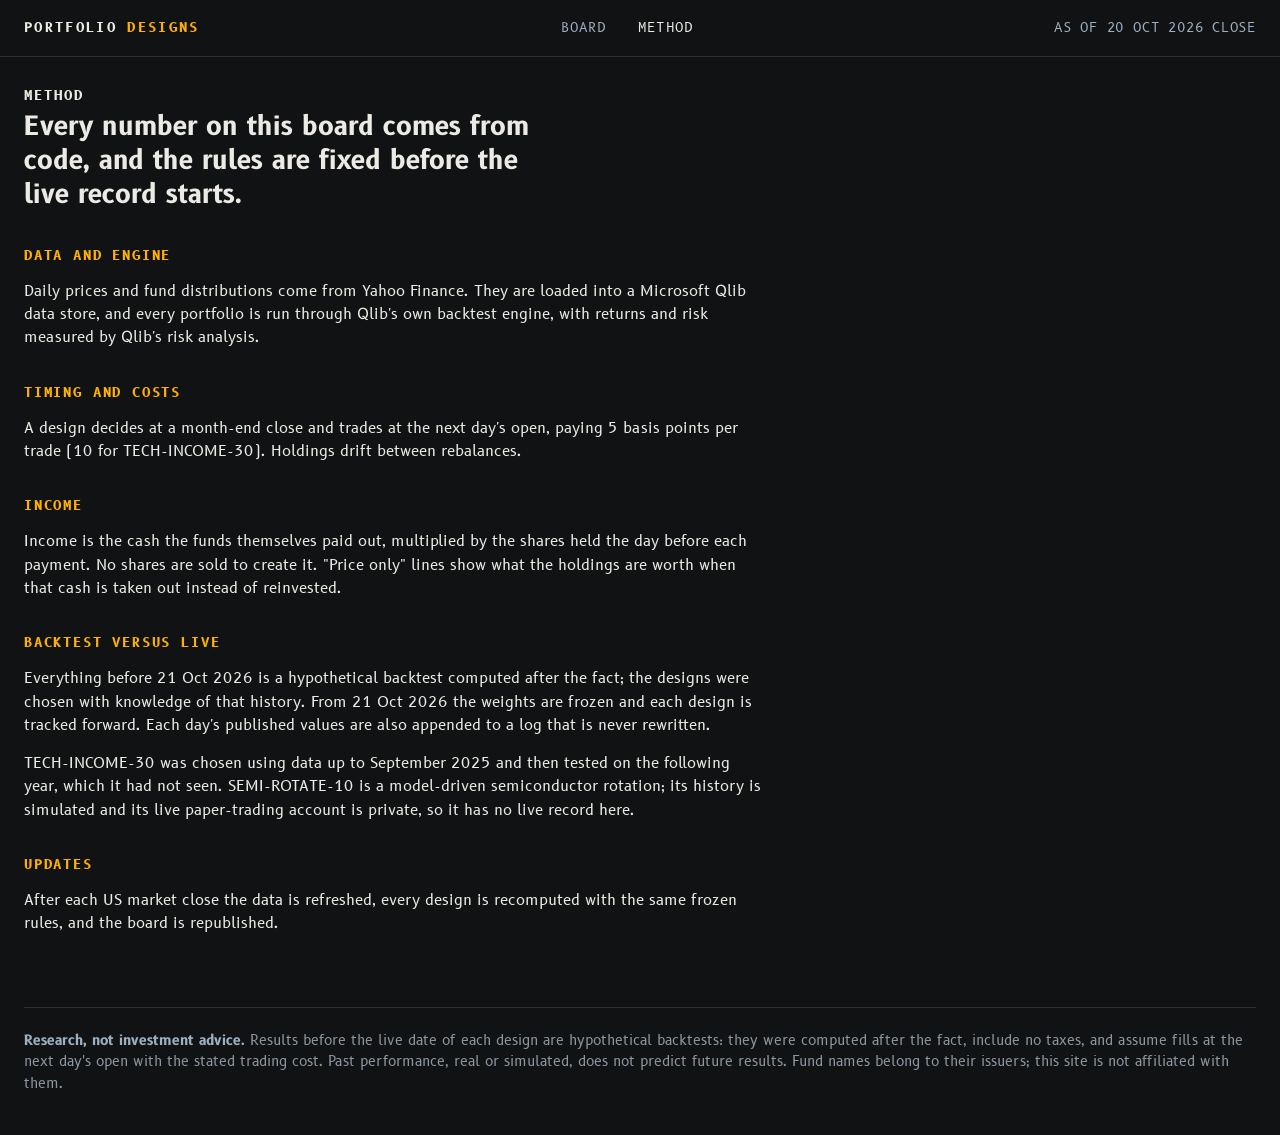
==== method.html @ 0da143ae "Publish portfolio design board (as of 20 Oct 2026 close) Co-Authored-By: Claude Opus 5.5 <noreply@an" ====
<!doctype html>
<html lang="en"><head><meta charset="utf-8"><meta name="viewport" content="width=device-width, initial-scale=1">
<title>Method — Portfolio Designs</title><meta name="description" content="How the portfolio designs are computed and tracked."><link rel="preconnect" href="https://fonts.googleapis.com"><link rel="preconnect" href="https://fonts.gstatic.com" crossorigin><link href="https://fonts.googleapis.com/css2?family=B612:wght@400;700&family=B612+Mono:wght@400;700&display=swap" rel="stylesheet">
<link rel="stylesheet" href="assets/board.css"></head>
<body>
<header class="top"><div class="wrap">
<a class="brand" href="index.html">Portfolio <b>Designs</b></a>
<nav class="nav" aria-label="Main"><a href="index.html">Board</a><a href="method.html" aria-current="page">Method</a></nav>
<div class="clock">AS OF 20 OCT 2026 CLOSE</div>
</div></header>
<main class="wrap">
<div class="method"><h1>Method</h1><p class="lead">Every number on this board comes from code, and the rules are fixed before the live record starts.</p>
<h2>Data and engine</h2>
<p>Daily prices and fund distributions come from Yahoo Finance. They are loaded into a Microsoft Qlib data store, and every portfolio is run through Qlib's own backtest engine, with returns and risk measured by Qlib's risk analysis.</p>
<h2>Timing and costs</h2>
<p>A design decides at a month-end close and trades at the next day's open, paying 5 basis points per trade (10 for TECH-INCOME-30). Holdings drift between rebalances.</p>
<h2>Income</h2>
<p>Income is the cash the funds themselves paid out, multiplied by the shares held the day before each payment. No shares are sold to create it. "Price only" lines show what the holdings are worth when that cash is taken out instead of reinvested.</p>
<h2>Backtest versus live</h2>
<p>Everything before 21 Oct 2026 is a hypothetical backtest computed after the fact; the designs were chosen with knowledge of that history. From 21 Oct 2026 the weights are frozen and each design is tracked forward. Each day's published values are also appended to a log that is never rewritten.</p>
<p>TECH-INCOME-30 was chosen using data up to September 2025 and then tested on the following year, which it had not seen. SEMI-ROTATE-10 is a model-driven semiconductor rotation; its history is simulated and its live paper-trading account is private, so it has no live record here.</p>
<h2>Updates</h2>
<p>After each US market close the data is refreshed, every design is recomputed with the same frozen rules, and the board is republished.</p>
</div>
<footer class="disc"><strong>Research, not investment advice.</strong> Results before the live date of each design are hypothetical backtests:
they were computed after the fact, include no taxes, and assume fills at the next day's open with the stated trading cost. Past
performance, real or simulated, does not predict future results. Fund names belong to their issuers; this site is not affiliated with them.</footer>
</main>
<script src="assets/board.js"></script>
</body></html>
---- assets/board.css ----
:root {
  --bg: #101214;
  --panel: #16181b;
  --cell: #2a2e33;
  --split: #050506;
  --rule: #2c3035;
  --amber: #ffb000;
  --white: #eceae4;
  --steel: #9db0c1;
  --dim: #8b96a0;
  --live: #ef5aae;
  --mono: "B612 Mono", ui-monospace, Menlo, monospace;
  --sans: "B612", system-ui, sans-serif;
  color-scheme: dark;
}
* { box-sizing: border-box; }
html { -webkit-text-size-adjust: 100%; }
body { margin: 0; background: var(--bg); color: var(--white); font: 15px/1.55 var(--sans); }
a { color: inherit; }
a:focus-visible, button:focus-visible { outline: 2px solid var(--amber); outline-offset: 3px; }
.wrap { max-width: 1280px; margin: 0 auto; padding: 0 24px; }
.lbl, .board th, .facts dt, .manifest th, .notes .k, .sect h2, .crumb, .boardhead {
  font: 12px/1.4 var(--mono); letter-spacing: .12em; text-transform: uppercase; color: var(--dim);
}
/* figures in running text use the proportional cockpit face (B612 Mono gives every "." a full cell) */
.fig { font-family: var(--sans); font-variant-numeric: tabular-nums; white-space: nowrap; }

/* top bar */
.top { border-bottom: 1px solid var(--rule); }
.top .wrap { display: flex; align-items: center; justify-content: space-between; height: 56px; gap: 16px; }
.brand { font: 700 13px/1 var(--mono); letter-spacing: .18em; text-transform: uppercase; text-decoration: none; }
.brand b { color: var(--amber); }
.nav { display: flex; gap: 8px; font: 13px/1 var(--mono); letter-spacing: .08em; text-transform: uppercase; }
.nav a { text-decoration: none; color: var(--steel); padding: 15px 12px; }
.nav a[aria-current="page"], .nav a:hover { color: var(--white); }
.clock { font: 13px/1 var(--mono); color: var(--steel); letter-spacing: .06em; white-space: nowrap; }

/* split-flap cells */
.flaps { display: inline-flex; gap: 3px; vertical-align: middle; }
.fc {
  position: relative; display: inline-block; width: 1.12em; padding: .16em 0; text-align: center;
  background: var(--cell); color: var(--amber); font-family: var(--mono); font-weight: 700; line-height: 1.1;
  border-radius: 2px; overflow: hidden;
}
.fc::after { content: ""; position: absolute; left: 0; right: 0; top: 50%; height: 1px; background: var(--split); }
.fc.sp { background: transparent; width: .55em; }
.fc.sp::after { display: none; }
.fc.blank { background: var(--cell); opacity: .55; }
.flaps.steel .fc { color: var(--steel); }
.flaps.live .fc { color: var(--live); }
.flaps.white .fc { color: var(--white); }
.flaps.hero { font-size: clamp(54px, 8.6vw, 112px); gap: 5px; }
.flaps.code { font-size: 20px; gap: 2px; }
.flaps.pagecode { font-size: 26px; }
.flaps.row { font-size: 18px; gap: 2px; }
.flaps.fig { font-size: 22px; gap: 2px; }
.flaps.stat { font-size: 13px; gap: 2px; }
.flaps.tick { font-size: 17px; gap: 2px; }
@media (prefers-reduced-motion: no-preference) {
  /* starts and ends on the readable state, so a paused or skipped animation never hides text */
  .flip .fc { animation: flip .42s ease-in-out none; animation-delay: calc(var(--i) * 30ms); }
  @keyframes flip { 0% { transform: none; } 48% { transform: rotateX(88deg); } 52% { transform: rotateX(-88deg); } 100% { transform: none; } }
}

/* home */
.boardhead { display: block; padding: 30px 0 16px; }
.boardhead h1 { margin: 0; font: 700 15px/1.4 var(--mono); letter-spacing: .16em; color: var(--white); }
.boardhead p { margin: 10px 0 0; font: 15px/1.5 var(--sans); letter-spacing: 0; text-transform: none; color: var(--steel); max-width: 70ch; }
.board { width: 100%; border-collapse: collapse; table-layout: fixed; background: var(--panel); border: 1px solid var(--rule); }
.board col.c1 { width: 42%; } .board col.c2 { width: 13.5%; } .board col.c3 { width: 13.5%; } .board col.c4 { width: 16%; } .board col.c5 { width: 15%; }
.board th.r, .board td.numc { text-align: right; }
.board td.statline { display: none; }
.board th { text-align: left; padding: 14px 16px 12px; font-weight: 400; border-bottom: 1px solid var(--rule); }
.board td { padding: 16px; vertical-align: middle; border-top: 1px solid var(--rule); }
.board tr.row { cursor: pointer; }
.board tr.row:hover td { background: #1c1f23; }
.board .route { color: var(--white); line-height: 1.45; margin-top: 10px; font-size: 14px; }
.board .route small { display: block; color: var(--steel); font-size: 14px; margin-top: 2px; }
.board .route small.bt { color: var(--dim); }
.board .svc > a { text-decoration: none; display: inline-block; }
.fig.big { font-size: 19px; font-weight: 700; color: var(--white); display: block; }
.vs { display: block; color: var(--steel); font-size: 14px; }
.board td .vs { margin-top: 8px; }
.livemark { display: block; margin-top: 6px; font: 700 12px/1.4 var(--mono); letter-spacing: .12em; text-transform: uppercase; color: var(--steel); }
.livemark.on { color: var(--live); }
.status { font: 700 12px/1.3 var(--mono); letter-spacing: .12em; text-transform: uppercase; white-space: nowrap; color: var(--steel); }
.status small { display: block; font: 12px/1.4 var(--sans); letter-spacing: 0; text-transform: none; color: var(--dim); font-weight: 400; margin-top: 3px; }
.status.live { color: var(--live); }
.lamp { display: inline-block; width: 8px; height: 8px; border-radius: 50%; background: var(--live); margin-right: 8px; vertical-align: 1px; }
.note { color: var(--dim); font-size: 14px; margin: 14px 0 0; max-width: 100ch; }

/* design page */
.crumb { padding: 28px 0 0; }
.crumb a { text-decoration: none; color: var(--steel); }
.hdr { padding: 18px 0 22px; border-bottom: 1px solid var(--rule); }
.hdr .theme { margin: 16px 0 6px; }
.hdr h1 { margin: 0; font: 700 19px/1.35 var(--sans); max-width: 60ch; color: var(--white); }
.head { display: grid; grid-template-columns: repeat(5, 1fr); gap: 24px; padding: 26px 0 28px; border-bottom: 1px solid var(--rule); align-items: end; }
.board2 { grid-column: 4 / span 2; display: grid; gap: 22px; padding-left: 20px; border-left: 1px solid var(--rule); align-self: end; }
.board2 .lbl { display: block; margin-bottom: 8px; }
.board2 .vs { margin-top: 6px; }
.meta { display: flex; flex-wrap: wrap; gap: 8px 36px; margin: 0; padding: 14px 0; border-bottom: 1px solid var(--rule);
  font: 12px/1.5 var(--mono); letter-spacing: .1em; text-transform: uppercase; color: var(--dim); }
.meta b { font: 15px/1.5 var(--sans); letter-spacing: 0; text-transform: none; color: var(--white); margin-left: 8px; font-weight: 400; }
.head .now { grid-column: 1 / span 3; }
.head .now .lbl { margin-bottom: 12px; }
.up { color: var(--white); }
.down { color: var(--steel); }
.facts { display: grid; grid-template-columns: repeat(5, 1fr); border-bottom: 1px solid var(--rule); margin: 0; }
.facts div { padding: 18px 16px 18px 0; }
.facts div + div { padding-left: 16px; border-left: 1px solid var(--rule); }
.facts dt { margin-bottom: 8px; }
.facts dd { margin: 0; font: 700 26px/1.1 var(--sans); color: var(--white); font-variant-numeric: tabular-nums; }
.facts dd small { display: block; font: 14px/1.4 var(--sans); color: var(--steel); font-weight: 400; margin-top: 6px; }
.sect { padding: 36px 0 6px; }
.sect h2 { margin: 0 0 4px; color: var(--white); font-weight: 700; }
.sect .sub { margin: 0 0 14px; color: var(--steel); font-size: 14px; max-width: 82ch; }
.chartbox { position: relative; background: var(--panel); border: 1px solid var(--rule); }
.chartbox svg { display: block; width: 100%; height: auto; }
.ranges { display: flex; gap: 6px; margin: 0 0 10px; }
.ranges button { font: 13px/1 var(--mono); letter-spacing: .1em; background: transparent; color: var(--steel); border: 0;
  border-bottom: 2px solid transparent; padding: 15px 14px 13px; cursor: pointer; min-width: 52px; }
.ranges button[aria-pressed="true"] { color: var(--white); border-bottom-color: var(--amber); }
.readout { position: absolute; top: 10px; left: 12px; font: 13px/1.6 var(--sans); color: var(--white); pointer-events: none;
  background: rgba(16,18,20,.94); border: 1px solid var(--rule); padding: 8px 10px; display: none; }
.readout b { color: var(--white); font-weight: 700; }
.readout i { color: var(--steel); font-style: normal; }
.cols { display: grid; grid-template-columns: repeat(5, 1fr); gap: 24px; }
.cols .wide { grid-column: span 3; }
.cols .side { grid-column: span 2; }
.manifest { width: 100%; border-collapse: collapse; font-size: 14px; }
.manifest th { text-align: left; padding: 0 10px 10px 0; font-weight: 400; }
.manifest td { padding: 12px 10px 12px 0; border-top: 1px solid var(--rule); vertical-align: top; }
.manifest td.w { font: 700 16px/1.3 var(--sans); color: var(--white); text-align: right; white-space: nowrap; }
.manifest td.t { font: 700 15px/1.3 var(--mono); white-space: nowrap; }
.manifest td .role { display: block; color: var(--steel); font-size: 13px; }
.notes p { margin: 0 0 16px; }
.notes .k { display: block; margin-bottom: 4px; }
.disc { margin: 48px 0 0; padding: 22px 0 40px; border-top: 1px solid var(--rule); color: var(--dim); font-size: 14px; }
.disc strong { color: var(--steel); }
.method { padding-bottom: 8px; }
.method h1 { font: 700 13px/1.4 var(--mono); letter-spacing: .16em; text-transform: uppercase; margin: 30px 0 6px; }
.method .lead { font: 700 26px/1.3 var(--sans); max-width: 30ch; margin: 0 0 8px; }
.method h2 { font: 700 13px/1.4 var(--mono); letter-spacing: .14em; text-transform: uppercase; margin: 34px 0 8px; color: var(--amber); }
.method p { max-width: 74ch; color: var(--white); }

/* phone */
@media (max-width: 760px) {
  .wrap { padding: 0 16px; }
  .top .wrap { height: auto; padding-top: 4px; padding-bottom: 10px; flex-wrap: wrap; row-gap: 0; }
  .nav { gap: 0; margin-right: -10px; }
  .nav a { padding: 15px 10px; }
  .brand { font-size: 12px; letter-spacing: .14em; }
  .clock { width: 100%; order: 3; font-size: 12px; }
  .sect .sub, .notes p, .manifest { font-size: 15px; }
  .boardhead { display: block; padding: 22px 0 12px; }
  .board thead, .board colgroup { display: none; }
  .board, .board tbody { display: block; }
  .board { border-left: 0; border-right: 0; background: transparent; }
  .board tr.row { display: grid; grid-template-columns: repeat(3, minmax(0, 1fr)); gap: 12px 10px; padding: 16px 0; border-top: 1px solid var(--rule); }
  .board td .vs { white-space: normal; }
  .board tr.row:first-child { border-top: 0; }
  .board td { display: block; padding: 0; border: 0; background: none !important; }
  .board td.numc { text-align: left; }
  .board td.numc .vs { display: none; }
  .board td.statuscell { grid-column: 1 / -1; }
  .board td.statline { display: block; grid-column: 1 / -1; color: var(--steel); font-size: 14px; }
  .flaps.fig { font-size: 14.5px; gap: 1px; }
  .board .route { font-size: 16px; }
  .board .route small { font-size: 14px; }
  .board2 { grid-column: auto; padding-left: 0; border-left: 0; grid-template-columns: 1fr 1fr; }
  .board td[data-label]::before { content: attr(data-label); display: block; font: 11px/1.4 var(--mono); letter-spacing: .12em;
    text-transform: uppercase; color: var(--dim); margin-bottom: 6px; }
  .board td .vs { font-size: 13px; margin-top: 6px; }
  .flaps.row { font-size: 13.5px; }
  .board td.svc .flaps.row { font-size: 13.5px; }
  .board td.route { grid-column: 1 / -1; }
  .flaps.code { font-size: 13.5px; gap: 2px; }
  .flaps.pagecode { font-size: 14px; gap: 2px; }
  .hdr h1 { font-size: 22px; }
  .facts div:last-child:nth-child(odd) { grid-column: 1 / -1; }
  .board td.svc { grid-column: 1 / -1; }
  .head { grid-template-columns: 1fr; gap: 18px; }
  .head .now { grid-column: auto; }
  .facts { grid-template-columns: 1fr 1fr; }
  .facts div, .facts div + div { padding: 14px 10px 14px 0; border-left: 0; border-top: 1px solid var(--rule); }
  .facts dd { font-size: 22px; }
  .cols { grid-template-columns: 1fr; }
  .cols .wide, .cols .side { grid-column: auto; }
}
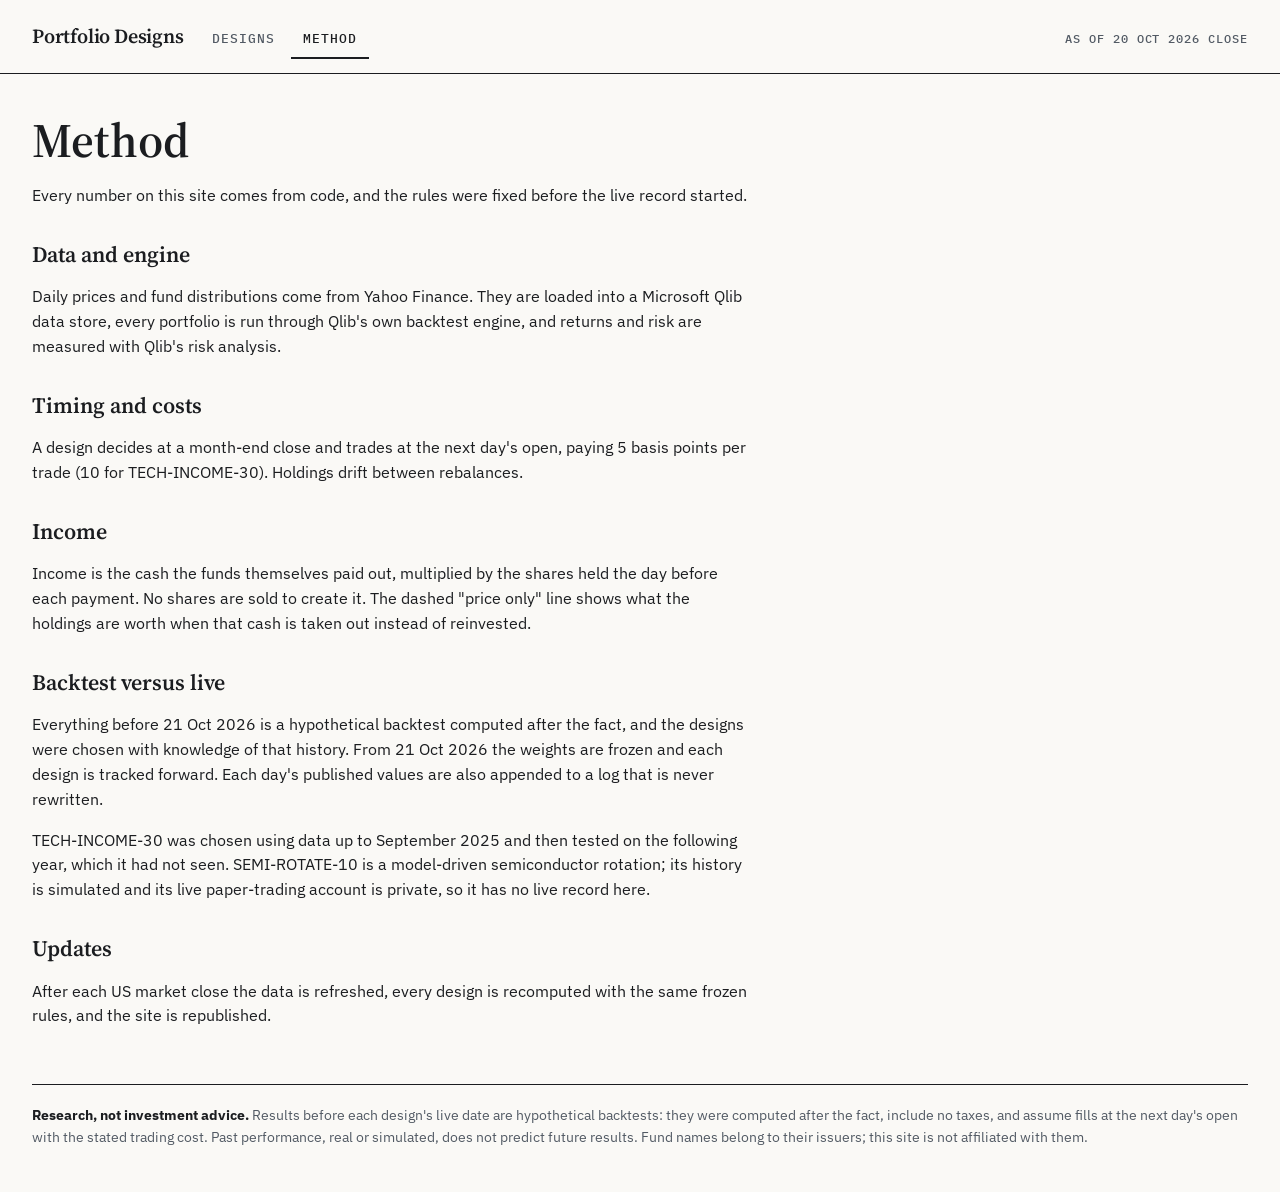
==== commit 143f72be: "Redesign: small-multiples layout with one large NAV chart per design Co-Authored-By: Claude Opus 5.5" ====
--- a/method.html
+++ b/method.html
@@ -1,30 +1,31 @@
 <!doctype html>
 <html lang="en"><head><meta charset="utf-8"><meta name="viewport" content="width=device-width, initial-scale=1">
-<title>Method — Portfolio Designs</title><meta name="description" content="How the portfolio designs are computed and tracked."><link rel="preconnect" href="https://fonts.googleapis.com"><link rel="preconnect" href="https://fonts.gstatic.com" crossorigin><link href="https://fonts.googleapis.com/css2?family=B612:wght@400;700&family=B612+Mono:wght@400;700&display=swap" rel="stylesheet">
-<link rel="stylesheet" href="assets/board.css"></head>
+<title>Method — Portfolio Designs</title><meta name="description" content="How the portfolio designs are computed and tracked."><link rel="preconnect" href="https://fonts.googleapis.com"><link rel="preconnect" href="https://fonts.gstatic.com" crossorigin><link href="https://fonts.googleapis.com/css2?family=IBM+Plex+Mono:wght@500;600&family=IBM+Plex+Sans:wght@400;600&family=Source+Serif+4:opsz,wght@8..60,400;8..60,600&display=swap" rel="stylesheet">
+<link rel="stylesheet" href="assets/style.css"></head>
 <body>
 <header class="top"><div class="wrap">
-<a class="brand" href="index.html">Portfolio <b>Designs</b></a>
-<nav class="nav" aria-label="Main"><a href="index.html">Board</a><a href="method.html" aria-current="page">Method</a></nav>
-<div class="clock">AS OF 20 OCT 2026 CLOSE</div>
+<a class="brand" href="index.html">Portfolio Designs</a>
+<nav class="nav" aria-label="Main"><a href="index.html">Designs</a><a href="method.html" aria-current="page">Method</a></nav>
+<span class="tag asof">As of 20 Oct 2026 close</span>
 </div></header>
 <main class="wrap">
-<div class="method"><h1>Method</h1><p class="lead">Every number on this board comes from code, and the rules are fixed before the live record starts.</p>
+<div class="method"><h1>Method</h1>
+<p>Every number on this site comes from code, and the rules were fixed before the live record started.</p>
 <h2>Data and engine</h2>
-<p>Daily prices and fund distributions come from Yahoo Finance. They are loaded into a Microsoft Qlib data store, and every portfolio is run through Qlib's own backtest engine, with returns and risk measured by Qlib's risk analysis.</p>
+<p>Daily prices and fund distributions come from Yahoo Finance. They are loaded into a Microsoft Qlib data store, every portfolio is run through Qlib's own backtest engine, and returns and risk are measured with Qlib's risk analysis.</p>
 <h2>Timing and costs</h2>
 <p>A design decides at a month-end close and trades at the next day's open, paying 5 basis points per trade (10 for TECH-INCOME-30). Holdings drift between rebalances.</p>
 <h2>Income</h2>
-<p>Income is the cash the funds themselves paid out, multiplied by the shares held the day before each payment. No shares are sold to create it. "Price only" lines show what the holdings are worth when that cash is taken out instead of reinvested.</p>
+<p>Income is the cash the funds themselves paid out, multiplied by the shares held the day before each payment. No shares are sold to create it. The dashed "price only" line shows what the holdings are worth when that cash is taken out instead of reinvested.</p>
 <h2>Backtest versus live</h2>
-<p>Everything before 21 Oct 2026 is a hypothetical backtest computed after the fact; the designs were chosen with knowledge of that history. From 21 Oct 2026 the weights are frozen and each design is tracked forward. Each day's published values are also appended to a log that is never rewritten.</p>
+<p>Everything before 21 Oct 2026 is a hypothetical backtest computed after the fact, and the designs were chosen with knowledge of that history. From 21 Oct 2026 the weights are frozen and each design is tracked forward. Each day's published values are also appended to a log that is never rewritten.</p>
 <p>TECH-INCOME-30 was chosen using data up to September 2025 and then tested on the following year, which it had not seen. SEMI-ROTATE-10 is a model-driven semiconductor rotation; its history is simulated and its live paper-trading account is private, so it has no live record here.</p>
 <h2>Updates</h2>
-<p>After each US market close the data is refreshed, every design is recomputed with the same frozen rules, and the board is republished.</p>
+<p>After each US market close the data is refreshed, every design is recomputed with the same frozen rules, and the site is republished.</p>
 </div>
-<footer class="disc"><strong>Research, not investment advice.</strong> Results before the live date of each design are hypothetical backtests:
+<footer class="disc"><strong>Research, not investment advice.</strong> Results before each design's live date are hypothetical backtests:
 they were computed after the fact, include no taxes, and assume fills at the next day's open with the stated trading cost. Past
 performance, real or simulated, does not predict future results. Fund names belong to their issuers; this site is not affiliated with them.</footer>
 </main>
-<script src="assets/board.js"></script>
+<script src="assets/charts.js"></script>
 </body></html>
--- a/assets/style.css
+++ b/assets/style.css
@@ -0,0 +1,131 @@
+:root {
+  --paper: #faf9f6;
+  --ink: #1b1d20;
+  --ink2: #525a64;
+  --ink3: #5f6872;
+  --rule: #dedbd3;
+  --grid: #eceae4;
+  --bench: #8d99a6;
+  --live: #c22f7a;
+  --serif: "Source Serif 4", Georgia, serif;
+  --sans: "IBM Plex Sans", system-ui, sans-serif;
+  --mono: "IBM Plex Mono", ui-monospace, Menlo, monospace;
+  color-scheme: light;
+}
+* { box-sizing: border-box; }
+html { -webkit-text-size-adjust: 100%; }
+body { margin: 0; background: var(--paper); color: var(--ink); font: 16px/1.55 var(--sans); font-variant-numeric: tabular-nums; }
+a { color: inherit; }
+a:focus-visible, button:focus-visible { outline: 2px solid var(--ink); outline-offset: 3px; }
+.wrap { max-width: 1320px; margin: 0 auto; padding: 0 32px; }
+.tag { font: 500 12px/1.4 var(--mono); letter-spacing: .08em; text-transform: uppercase; color: var(--ink2); }
+
+/* masthead */
+.top { border-bottom: 1px solid var(--ink); }
+.top .wrap { display: flex; align-items: baseline; justify-content: space-between; gap: 16px; padding-top: 18px; padding-bottom: 14px; }
+.brand { font: 600 20px/1 var(--serif); text-decoration: none; letter-spacing: -.01em; }
+.nav { display: flex; gap: 4px; }
+.nav a { font: 500 13px/1 var(--mono); letter-spacing: .08em; text-transform: uppercase; color: var(--ink2); text-decoration: none; padding: 14px 12px; }
+.nav a[aria-current="page"] { color: var(--ink); box-shadow: inset 0 -2px 0 var(--ink); }
+.nav a:hover { color: var(--ink); }
+.asof { margin-left: auto; }
+
+/* home */
+.intro { display: grid; grid-template-columns: repeat(12, 1fr); gap: 24px; padding: 44px 0 30px; }
+.intro h1 { text-wrap: balance; grid-column: 1 / span 8; margin: 0; font: 600 clamp(32px, 4vw, 52px)/1.08 var(--serif); letter-spacing: -.015em; }
+.intro p { grid-column: 9 / span 4; margin: 0; align-self: end; color: var(--ink2); font-size: 16px; }
+.multiples { display: grid; grid-template-columns: repeat(4, 1fr); border-top: 1px solid var(--rule); }
+.panel { padding: 22px 22px 24px 0; border-bottom: 1px solid var(--rule); text-decoration: none; display: block; }
+.panel + .panel { }
+.multiples > :not(:nth-child(4n+1)) { padding-left: 22px; border-left: 1px solid var(--rule); }
+.panel:hover .goal { text-decoration: underline; text-underline-offset: 3px; text-decoration-thickness: 1px; }
+.panel .goal { margin: 6px 0 12px; font: 600 18px/1.3 var(--serif); min-height: 2.6em; }
+.mini svg { display: block; width: 100%; height: auto; }
+.figs { display: grid; grid-template-columns: repeat(3, 1fr); gap: 8px; margin: 12px 0 0; }
+.figs dt { font: 500 12px/1.3 var(--mono); letter-spacing: .08em; text-transform: uppercase; color: var(--ink3); }
+.figs dd { margin: 3px 0 0; font: 600 20px/1.15 var(--sans); }
+.figs dd small { display: block; font: 400 13px/1.35 var(--sans); color: var(--ink2); margin-top: 2px; }
+.state { margin-top: 12px; font: 500 12px/1.4 var(--mono); letter-spacing: .06em; text-transform: uppercase; color: var(--ink2); }
+.state.live { color: var(--live); }
+.key { color: var(--ink2); font-size: 14px; }
+.key h2 { font: 600 18px/1.3 var(--serif); color: var(--ink); margin: 6px 0 12px; }
+.key ul { list-style: none; margin: 0 0 12px; padding: 0; }
+.key li { display: flex; align-items: center; gap: 10px; margin: 0 0 8px; }
+.key svg { flex: none; }
+.note { color: var(--ink2); font-size: 14px; max-width: 96ch; margin: 18px 0 0; }
+
+/* design page */
+.crumb { padding: 26px 0 0; }
+.dhead { padding-top: 28px; }
+.crumb a { color: var(--ink2); text-decoration: none; }
+.crumb a:hover { color: var(--ink); }
+.dhead { display: grid; grid-template-columns: repeat(12, 1fr); gap: 24px; padding: 14px 0 26px; align-items: end; border-bottom: 1px solid var(--rule); }
+.dhead .title { grid-column: 1 / span 8; }
+.dhead h1 { margin: 8px 0 10px; font: 600 clamp(28px, 3.4vw, 44px)/1.12 var(--serif); letter-spacing: -.012em; }
+.dhead .sub { color: var(--ink2); font-size: 15px; }
+.dhead .stand { margin: 0 0 10px; font: 400 20px/1.4 var(--serif); max-width: 52ch; }
+.dhead .crumb { padding: 0; }
+.dhead .value { grid-column: 9 / span 4; text-align: right; }
+.dhead .value .big { font: 600 clamp(44px, 5.4vw, 72px)/1 var(--sans); letter-spacing: -.02em; display: block; margin-top: 6px; }
+.dhead .value .chg { margin-top: 8px; color: var(--ink2); }
+.facts { display: grid; grid-template-columns: repeat(4, 1fr); margin: 0; border-bottom: 1px solid var(--rule); }
+.facts > div { padding: 18px 18px 18px 0; }
+.facts > div + div { padding-left: 18px; border-left: 1px solid var(--rule); }
+.facts dt { font: 500 12px/1.3 var(--mono); letter-spacing: .08em; text-transform: uppercase; color: var(--ink3); }
+.facts dd { margin: 6px 0 0; font: 600 26px/1.1 var(--sans); }
+.facts dd small { display: block; font: 400 14px/1.4 var(--sans); color: var(--ink2); margin-top: 4px; }
+.sect { padding: 34px 0 4px; }
+.sect h2 { margin: 0 0 4px; font: 600 22px/1.25 var(--serif); }
+.sect .sub { margin: 0 0 14px; color: var(--ink2); max-width: 84ch; font-size: 15px; }
+.chart { position: relative; }
+.chart svg { display: block; width: 100%; height: auto; }
+.ranges { display: flex; gap: 2px; margin: 0 0 6px; }
+.ranges button { font: 500 13px/1 var(--mono); letter-spacing: .06em; background: none; border: 0; color: var(--ink2); padding: 14px 12px 12px; cursor: pointer; }
+.ranges button[aria-pressed="true"] { color: var(--ink); box-shadow: inset 0 -2px 0 var(--ink); }
+.readout { position: absolute; top: 8px; left: 8px; background: var(--paper); border: 1px solid var(--rule); padding: 8px 10px; font-size: 13px; line-height: 1.6; pointer-events: none; display: none; }
+.readout i { font-style: normal; color: var(--ink2); }
+.cols { display: grid; grid-template-columns: repeat(12, 1fr); gap: 24px; }
+.cols .wide { grid-column: span 7; }
+.cols .side { grid-column: 9 / span 4; }
+.holdings { width: 100%; border-collapse: collapse; font-size: 15px; }
+.holdings th { text-align: left; font: 500 12px/1.3 var(--mono); letter-spacing: .08em; text-transform: uppercase; color: var(--ink3); padding: 0 12px 10px 0; font-weight: 500; }
+.holdings td { padding: 12px 12px 12px 0; border-top: 1px solid var(--rule); vertical-align: top; }
+.holdings td.t { font: 600 14px/1.4 var(--mono); white-space: nowrap; }
+.holdings td.w { text-align: right; font-weight: 600; white-space: nowrap; width: 150px; }
+.wbar { display: block; height: 3px; background: var(--ink); margin: 6px 0 0 auto; }
+.holdings .role { display: block; color: var(--ink2); font-size: 14px; }
+.assess p { margin: 0 0 16px; }
+.assess .tag { display: block; margin-bottom: 4px; }
+.disc { margin: 56px 0 0; padding: 20px 0 44px; border-top: 1px solid var(--ink); color: var(--ink2); font-size: 14px; }
+.disc strong { color: var(--ink); }
+.method { max-width: 72ch; padding: 40px 0 0; }
+.method h1 { font: 600 clamp(32px, 4vw, 48px)/1.1 var(--serif); margin: 0 0 12px; }
+.method h2 { font: 600 22px/1.3 var(--serif); margin: 32px 0 6px; }
+
+@media (max-width: 1100px) {
+  .multiples { grid-template-columns: repeat(2, 1fr); }
+  .multiples > :not(:nth-child(4n+1)) { padding-left: 0; border-left: 0; }
+  .multiples > :nth-child(even) { padding-left: 22px; border-left: 1px solid var(--rule); }
+}
+@media (max-width: 720px) {
+  .wrap { padding: 0 16px; }
+  .top .wrap { flex-wrap: wrap; padding-top: 14px; padding-bottom: 6px; }
+  .asof { width: 100%; margin: 0 0 8px; order: 3; }
+  .nav { margin-right: -12px; }
+  .intro { grid-template-columns: 1fr; padding: 28px 0 22px; gap: 14px; }
+  .intro h1, .intro p { grid-column: auto; }
+  .multiples { grid-template-columns: 1fr; }
+  .multiples > :nth-child(n) { padding-left: 0; border-left: 0; padding-right: 0; }
+  .panel .goal { min-height: 0; }
+  .dhead { grid-template-columns: 1fr; }
+  .dhead .title, .dhead .value { grid-column: auto; text-align: left; }
+  .facts { grid-template-columns: 1fr 1fr; }
+  .facts > div, .facts > div + div { padding: 14px 10px 14px 0; border-left: 0; border-top: 1px solid var(--rule); }
+  .facts > div:last-child:nth-child(odd) { grid-column: 1 / -1; }
+  .multiples .key { order: -1; border-bottom: 1px solid var(--rule); }
+  .ranges button, .nav a { min-height: 44px; }
+  .dhead .stand { font-size: 18px; }
+  .facts dd { font-size: 22px; }
+  .cols { grid-template-columns: 1fr; }
+  .cols .wide, .cols .side { grid-column: auto; }
+}
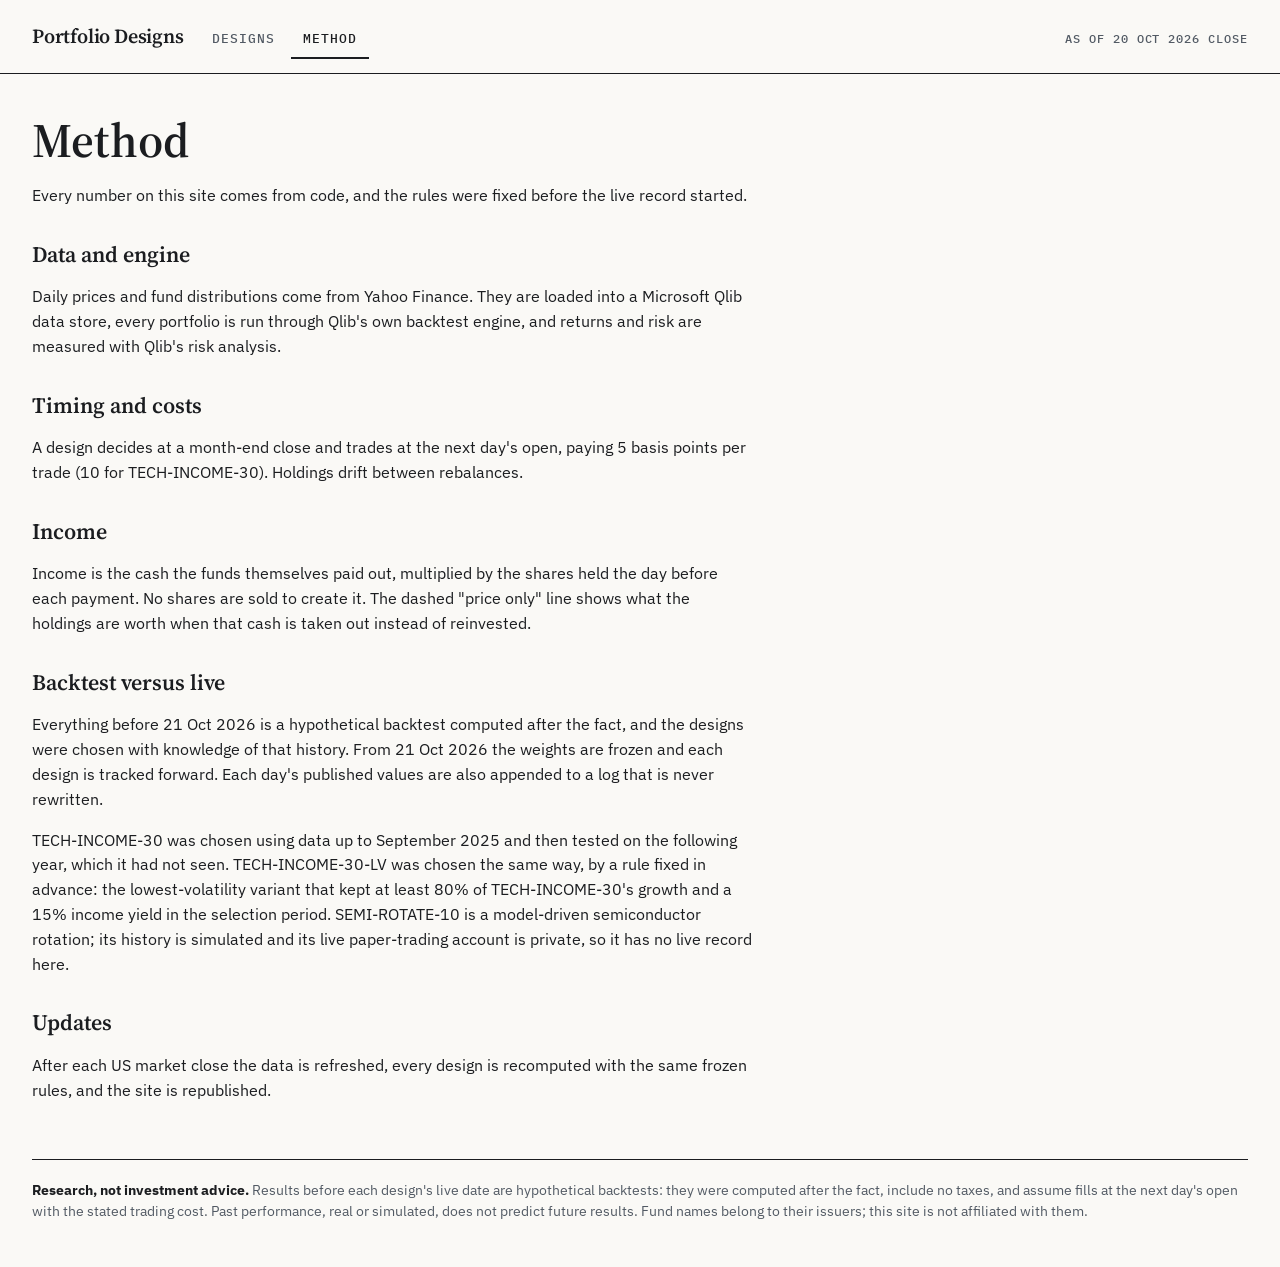
==== commit 51fd28ab: "Add TECH-INCOME-30-LV (volatility-targeted variant chosen by a fixed rule, tested out of sample) Co-" ====
--- a/method.html
+++ b/method.html
@@ -19,7 +19,7 @@
 <p>Income is the cash the funds themselves paid out, multiplied by the shares held the day before each payment. No shares are sold to create it. The dashed "price only" line shows what the holdings are worth when that cash is taken out instead of reinvested.</p>
 <h2>Backtest versus live</h2>
 <p>Everything before 21 Oct 2026 is a hypothetical backtest computed after the fact, and the designs were chosen with knowledge of that history. From 21 Oct 2026 the weights are frozen and each design is tracked forward. Each day's published values are also appended to a log that is never rewritten.</p>
-<p>TECH-INCOME-30 was chosen using data up to September 2025 and then tested on the following year, which it had not seen. SEMI-ROTATE-10 is a model-driven semiconductor rotation; its history is simulated and its live paper-trading account is private, so it has no live record here.</p>
+<p>TECH-INCOME-30 was chosen using data up to September 2025 and then tested on the following year, which it had not seen. TECH-INCOME-30-LV was chosen the same way, by a rule fixed in advance: the lowest-volatility variant that kept at least 80% of TECH-INCOME-30's growth and a 15% income yield in the selection period. SEMI-ROTATE-10 is a model-driven semiconductor rotation; its history is simulated and its live paper-trading account is private, so it has no live record here.</p>
 <h2>Updates</h2>
 <p>After each US market close the data is refreshed, every design is recomputed with the same frozen rules, and the site is republished.</p>
 </div>
--- a/assets/style.css
+++ b/assets/style.css
@@ -34,10 +34,10 @@
 .intro { display: grid; grid-template-columns: repeat(12, 1fr); gap: 24px; padding: 44px 0 30px; }
 .intro h1 { text-wrap: balance; grid-column: 1 / span 8; margin: 0; font: 600 clamp(32px, 4vw, 52px)/1.08 var(--serif); letter-spacing: -.015em; }
 .intro p { grid-column: 9 / span 4; margin: 0; align-self: end; color: var(--ink2); font-size: 16px; }
-.multiples { display: grid; grid-template-columns: repeat(4, 1fr); border-top: 1px solid var(--rule); }
+.multiples { display: grid; grid-template-columns: repeat(3, 1fr); border-top: 1px solid var(--rule); }
 .panel { padding: 22px 22px 24px 0; border-bottom: 1px solid var(--rule); text-decoration: none; display: block; }
 .panel + .panel { }
-.multiples > :not(:nth-child(4n+1)) { padding-left: 22px; border-left: 1px solid var(--rule); }
+.multiples > :not(:nth-child(3n+1)) { padding-left: 22px; border-left: 1px solid var(--rule); }
 .panel:hover .goal { text-decoration: underline; text-underline-offset: 3px; text-decoration-thickness: 1px; }
 .panel .goal { margin: 6px 0 12px; font: 600 18px/1.3 var(--serif); min-height: 2.6em; }
 .mini svg { display: block; width: 100%; height: auto; }
@@ -104,7 +104,7 @@
 
 @media (max-width: 1100px) {
   .multiples { grid-template-columns: repeat(2, 1fr); }
-  .multiples > :not(:nth-child(4n+1)) { padding-left: 0; border-left: 0; }
+  .multiples > :not(:nth-child(3n+1)) { padding-left: 0; border-left: 0; }
   .multiples > :nth-child(even) { padding-left: 22px; border-left: 1px solid var(--rule); }
 }
 @media (max-width: 720px) {
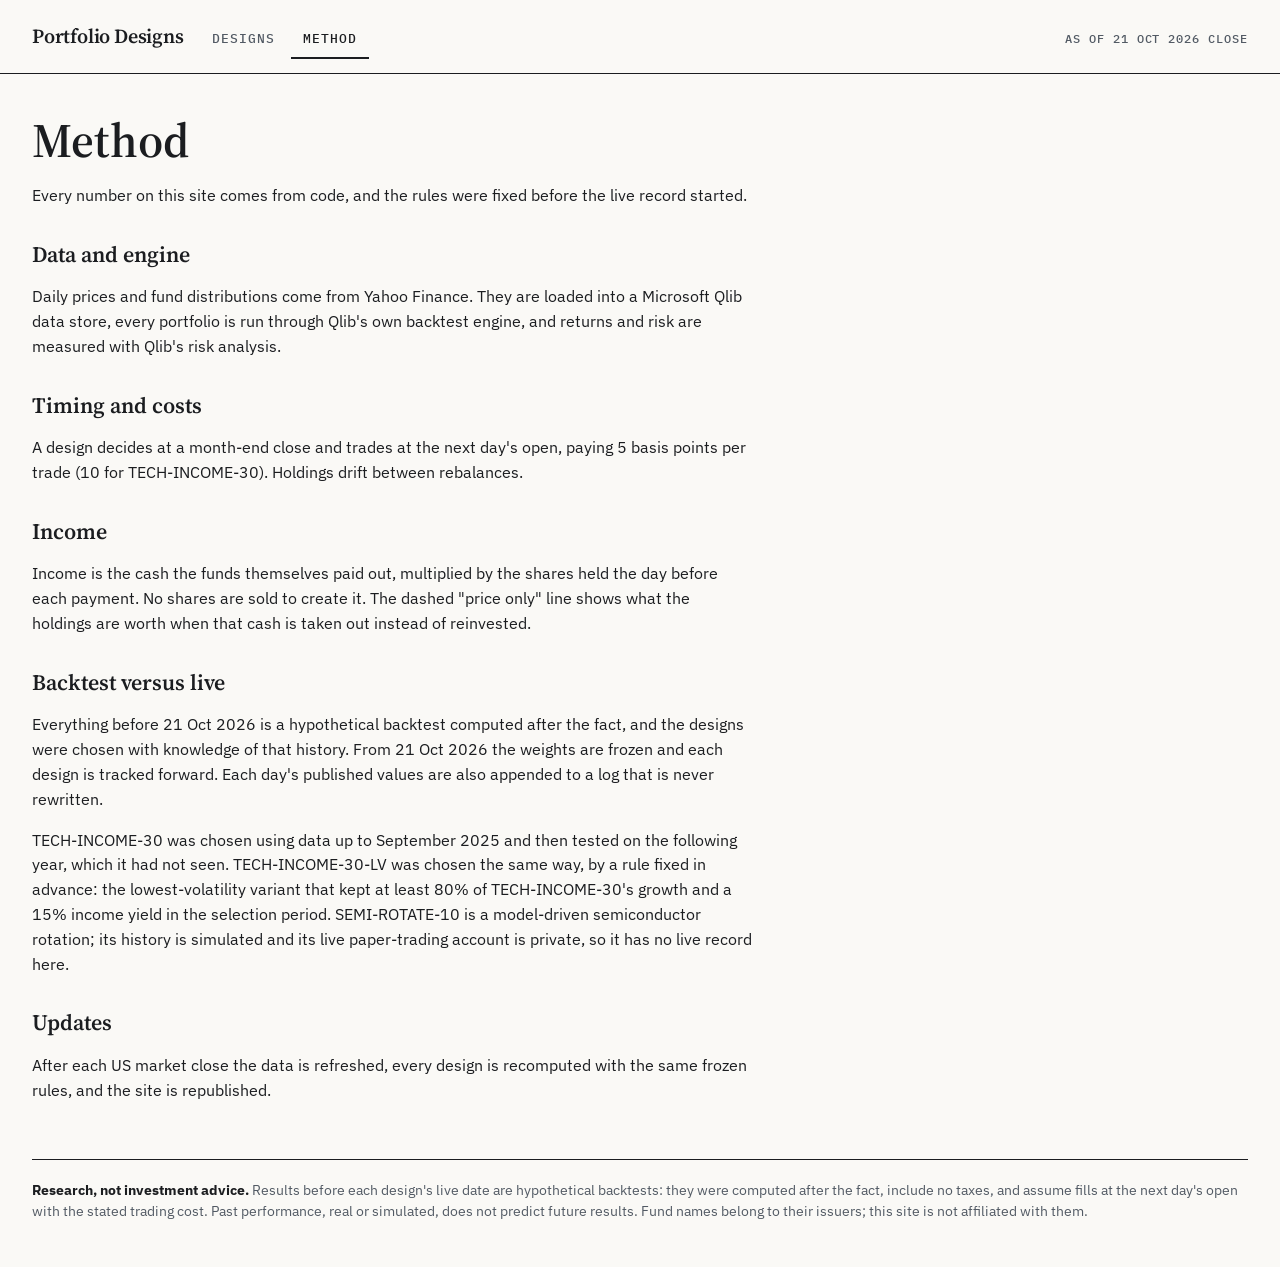
==== commit 99cab0fa: "Board update 2026-10-21" ====
--- a/method.html
+++ b/method.html
@@ -6,7 +6,7 @@
 <header class="top"><div class="wrap">
 <a class="brand" href="index.html">Portfolio Designs</a>
 <nav class="nav" aria-label="Main"><a href="index.html">Designs</a><a href="method.html" aria-current="page">Method</a></nav>
-<span class="tag asof">As of 20 Oct 2026 close</span>
+<span class="tag asof">As of 21 Oct 2026 close</span>
 </div></header>
 <main class="wrap">
 <div class="method"><h1>Method</h1>
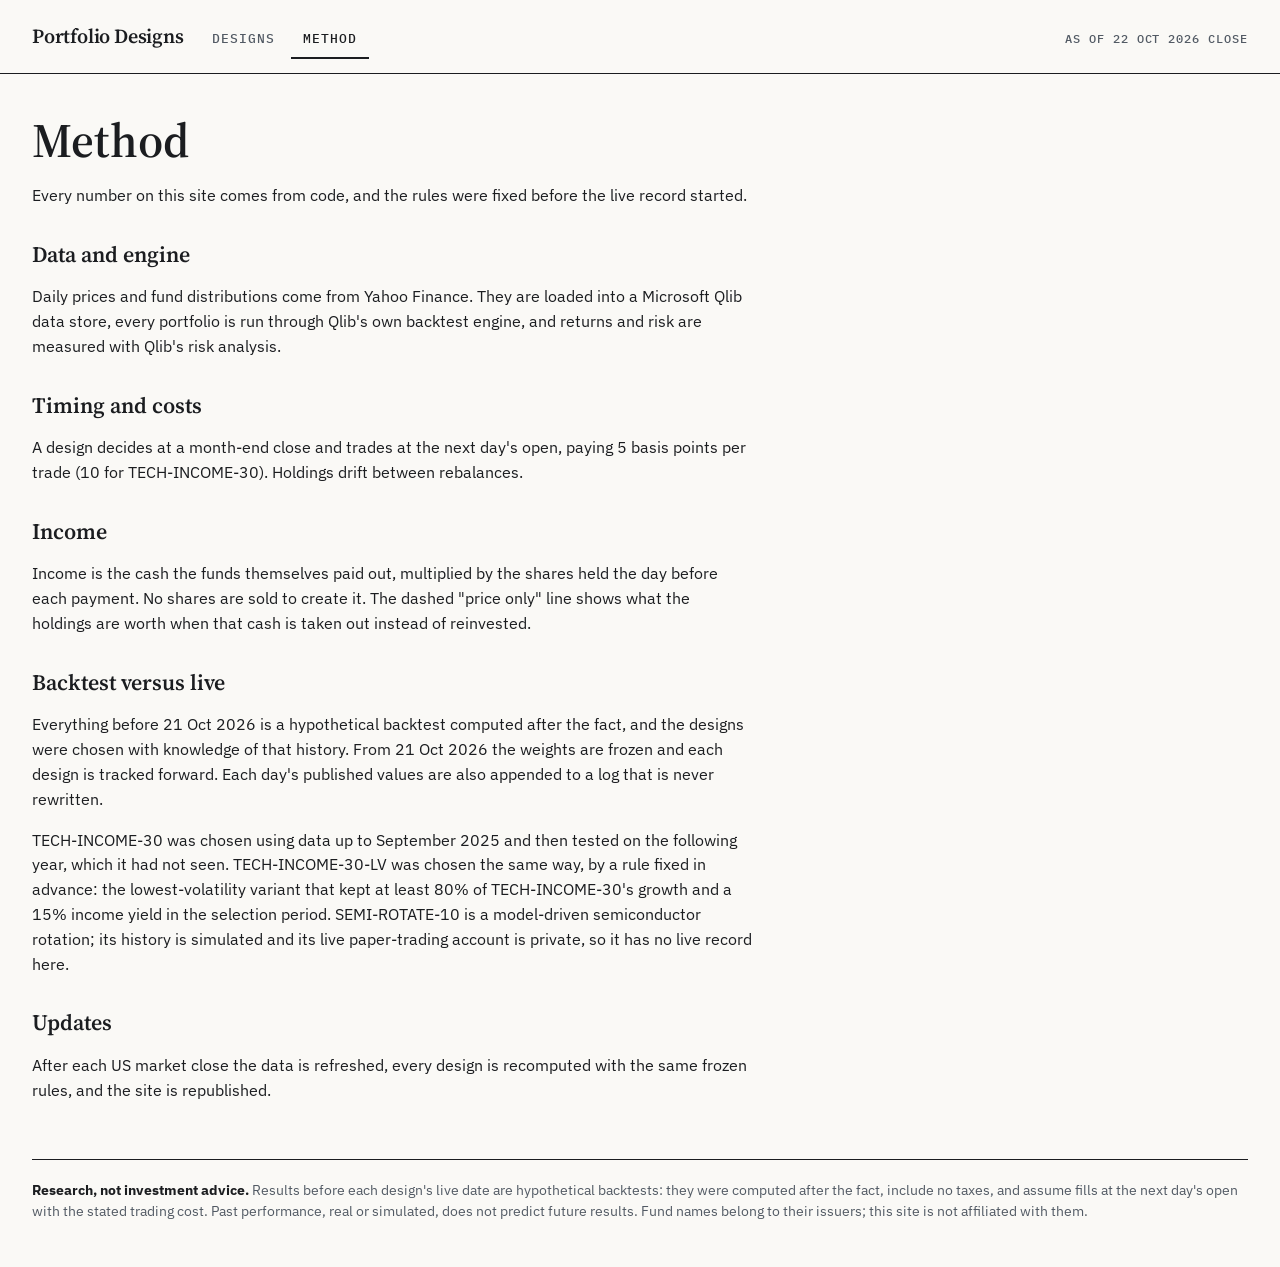
==== commit a1ebd0ec: "Board update 2026-10-22" ====
--- a/method.html
+++ b/method.html
@@ -6,7 +6,7 @@
 <header class="top"><div class="wrap">
 <a class="brand" href="index.html">Portfolio Designs</a>
 <nav class="nav" aria-label="Main"><a href="index.html">Designs</a><a href="method.html" aria-current="page">Method</a></nav>
-<span class="tag asof">As of 21 Oct 2026 close</span>
+<span class="tag asof">As of 22 Oct 2026 close</span>
 </div></header>
 <main class="wrap">
 <div class="method"><h1>Method</h1>
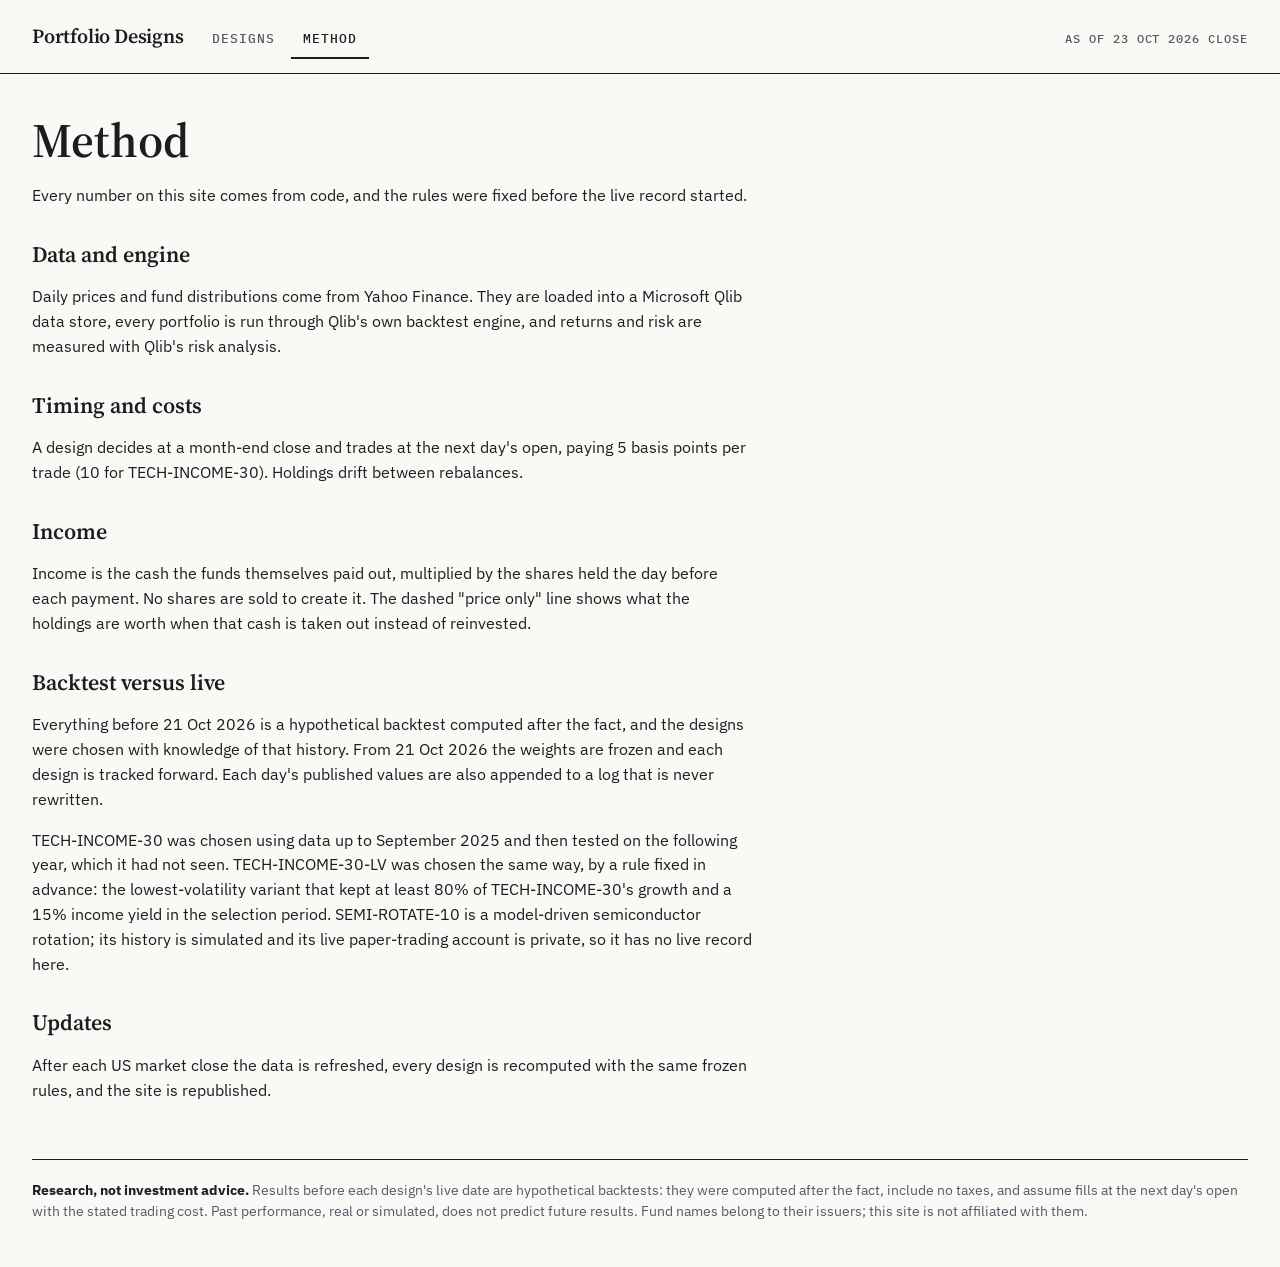
==== commit 4eae04eb: "Board update 2026-10-23" ====
--- a/method.html
+++ b/method.html
@@ -6,7 +6,7 @@
 <header class="top"><div class="wrap">
 <a class="brand" href="index.html">Portfolio Designs</a>
 <nav class="nav" aria-label="Main"><a href="index.html">Designs</a><a href="method.html" aria-current="page">Method</a></nav>
-<span class="tag asof">As of 22 Oct 2026 close</span>
+<span class="tag asof">As of 23 Oct 2026 close</span>
 </div></header>
 <main class="wrap">
 <div class="method"><h1>Method</h1>
